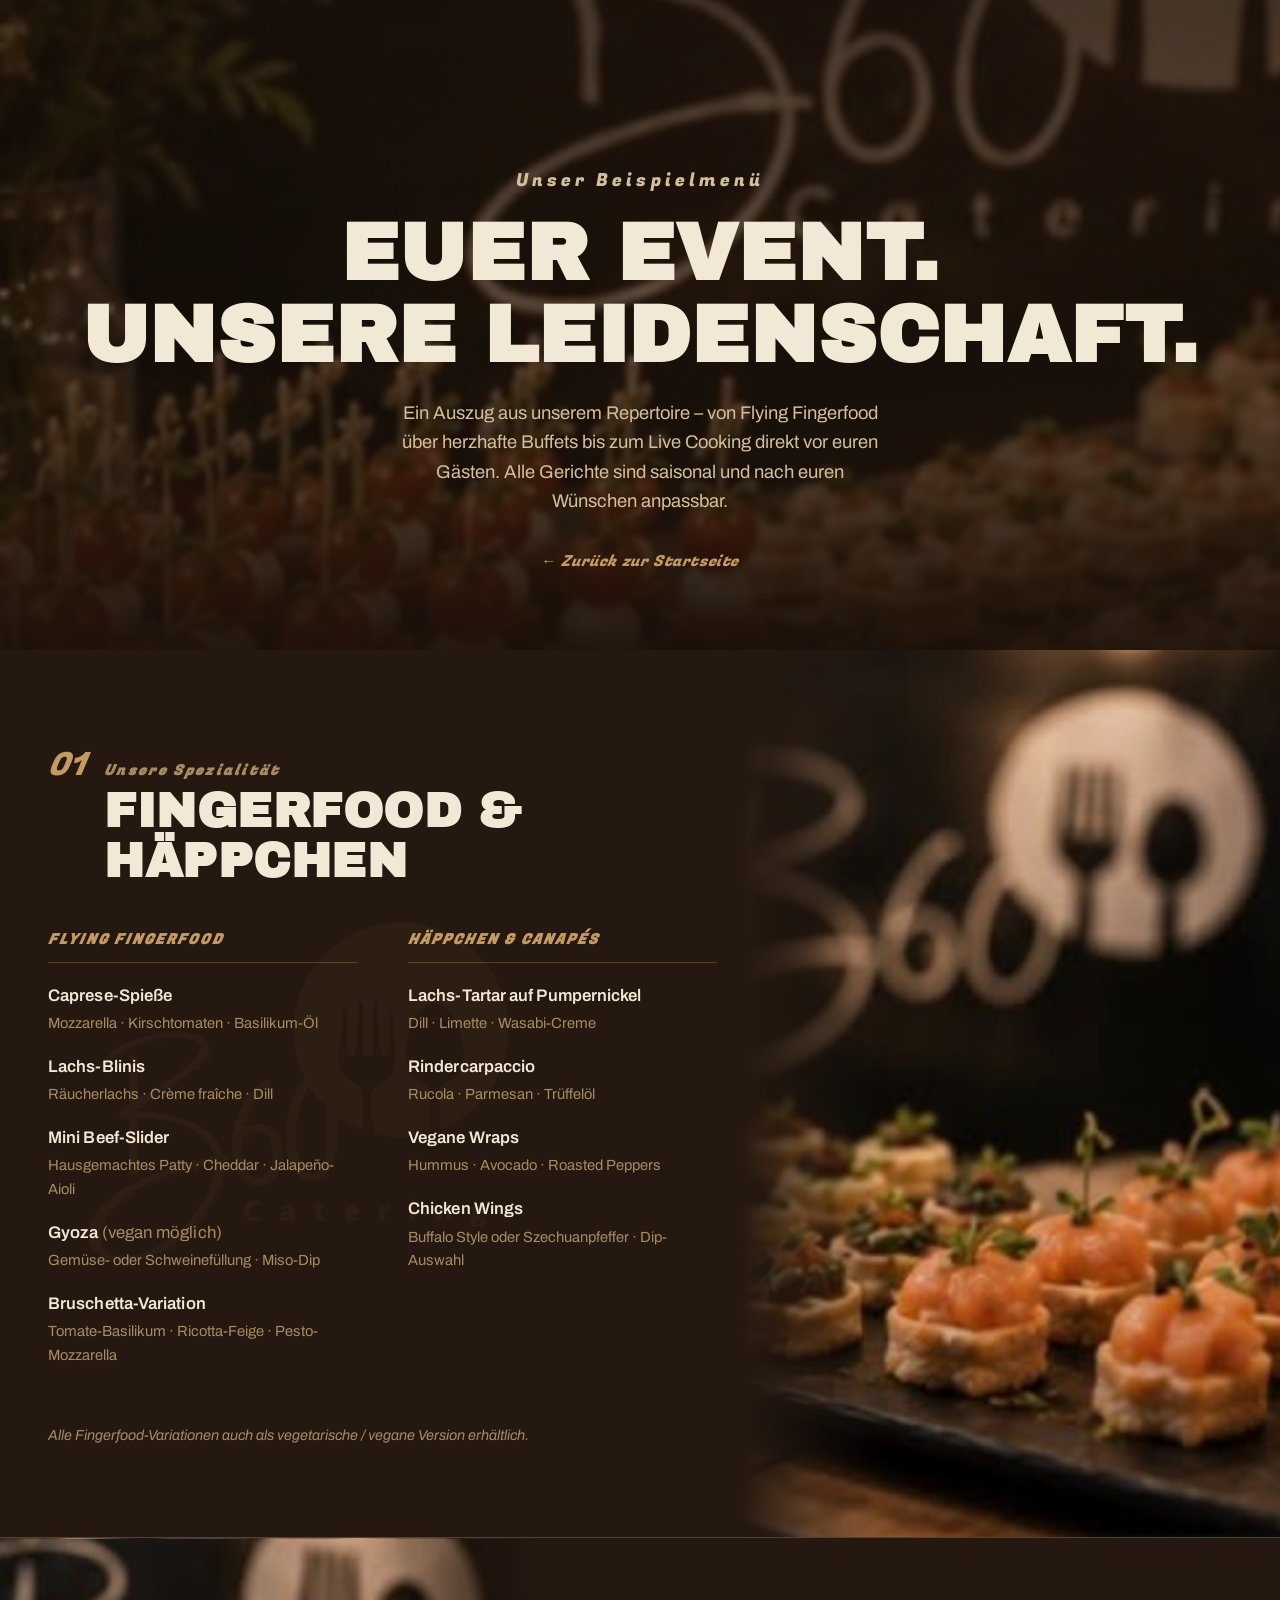
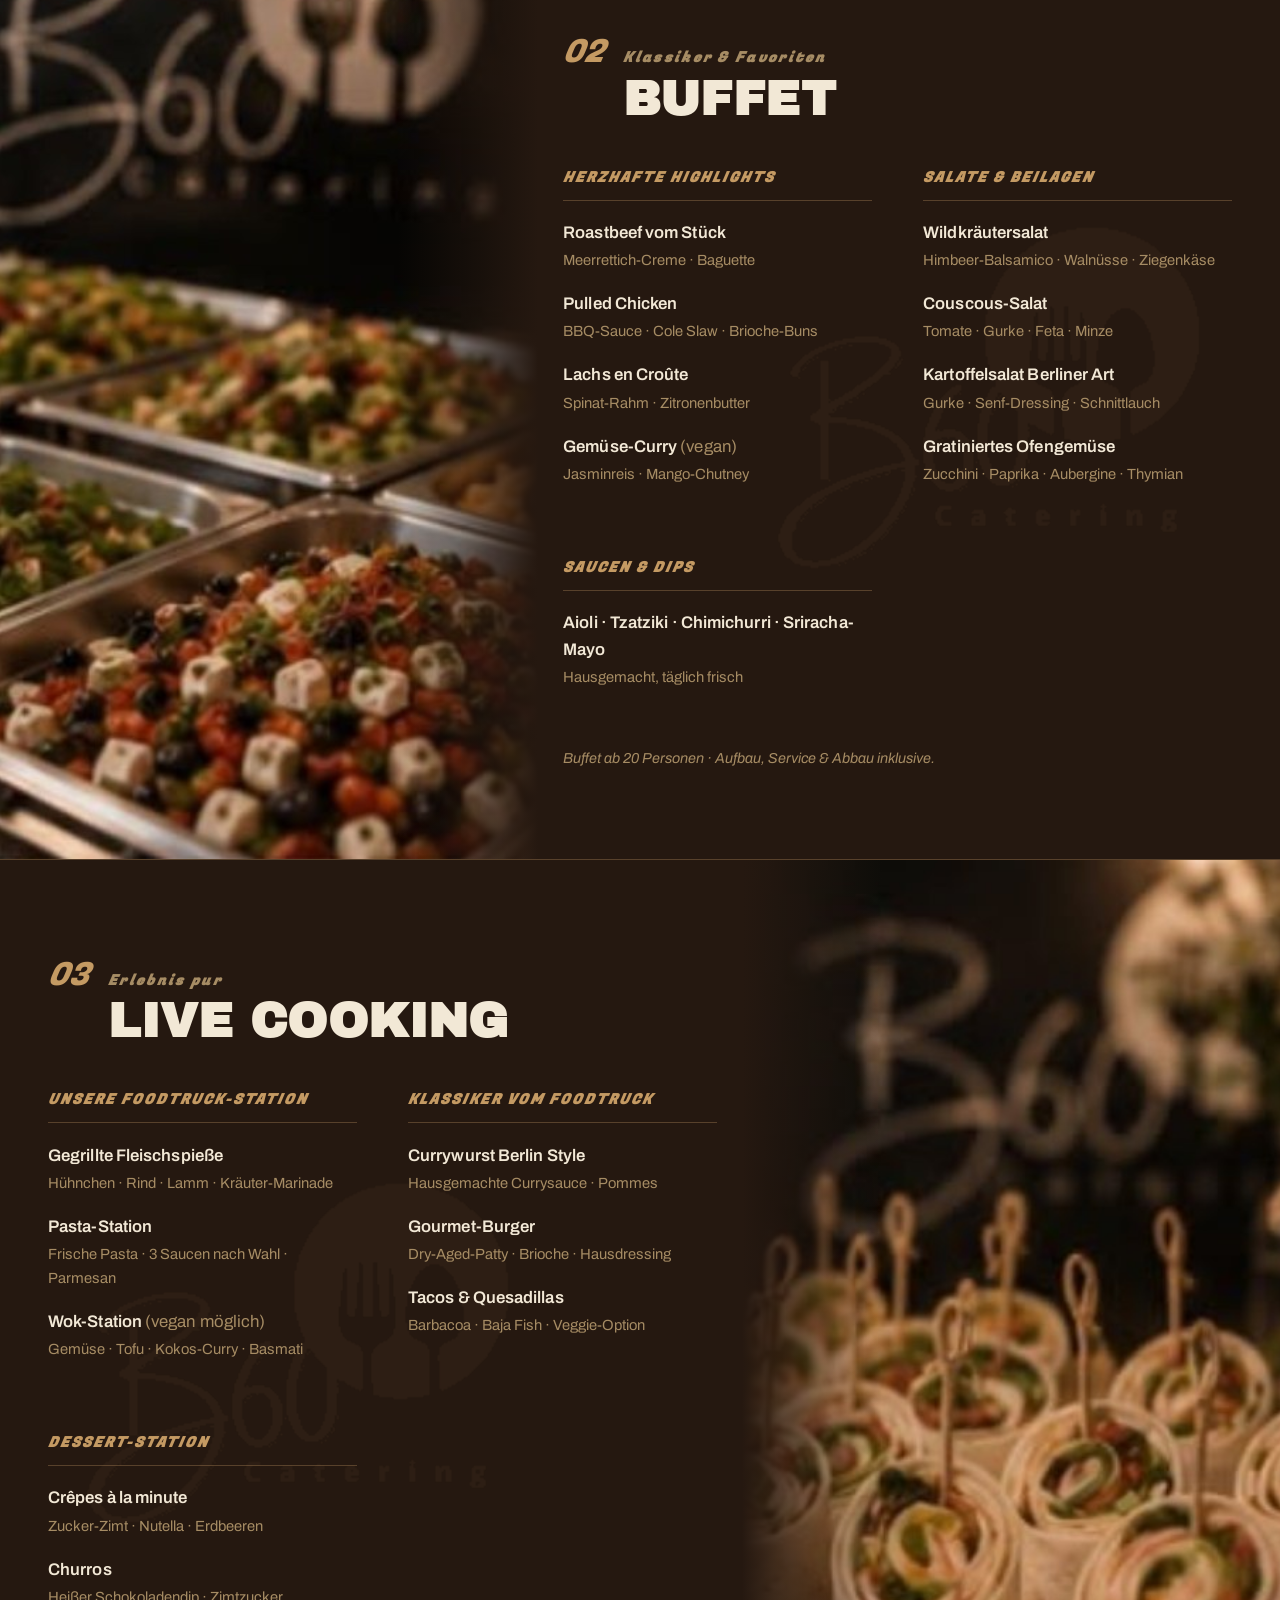
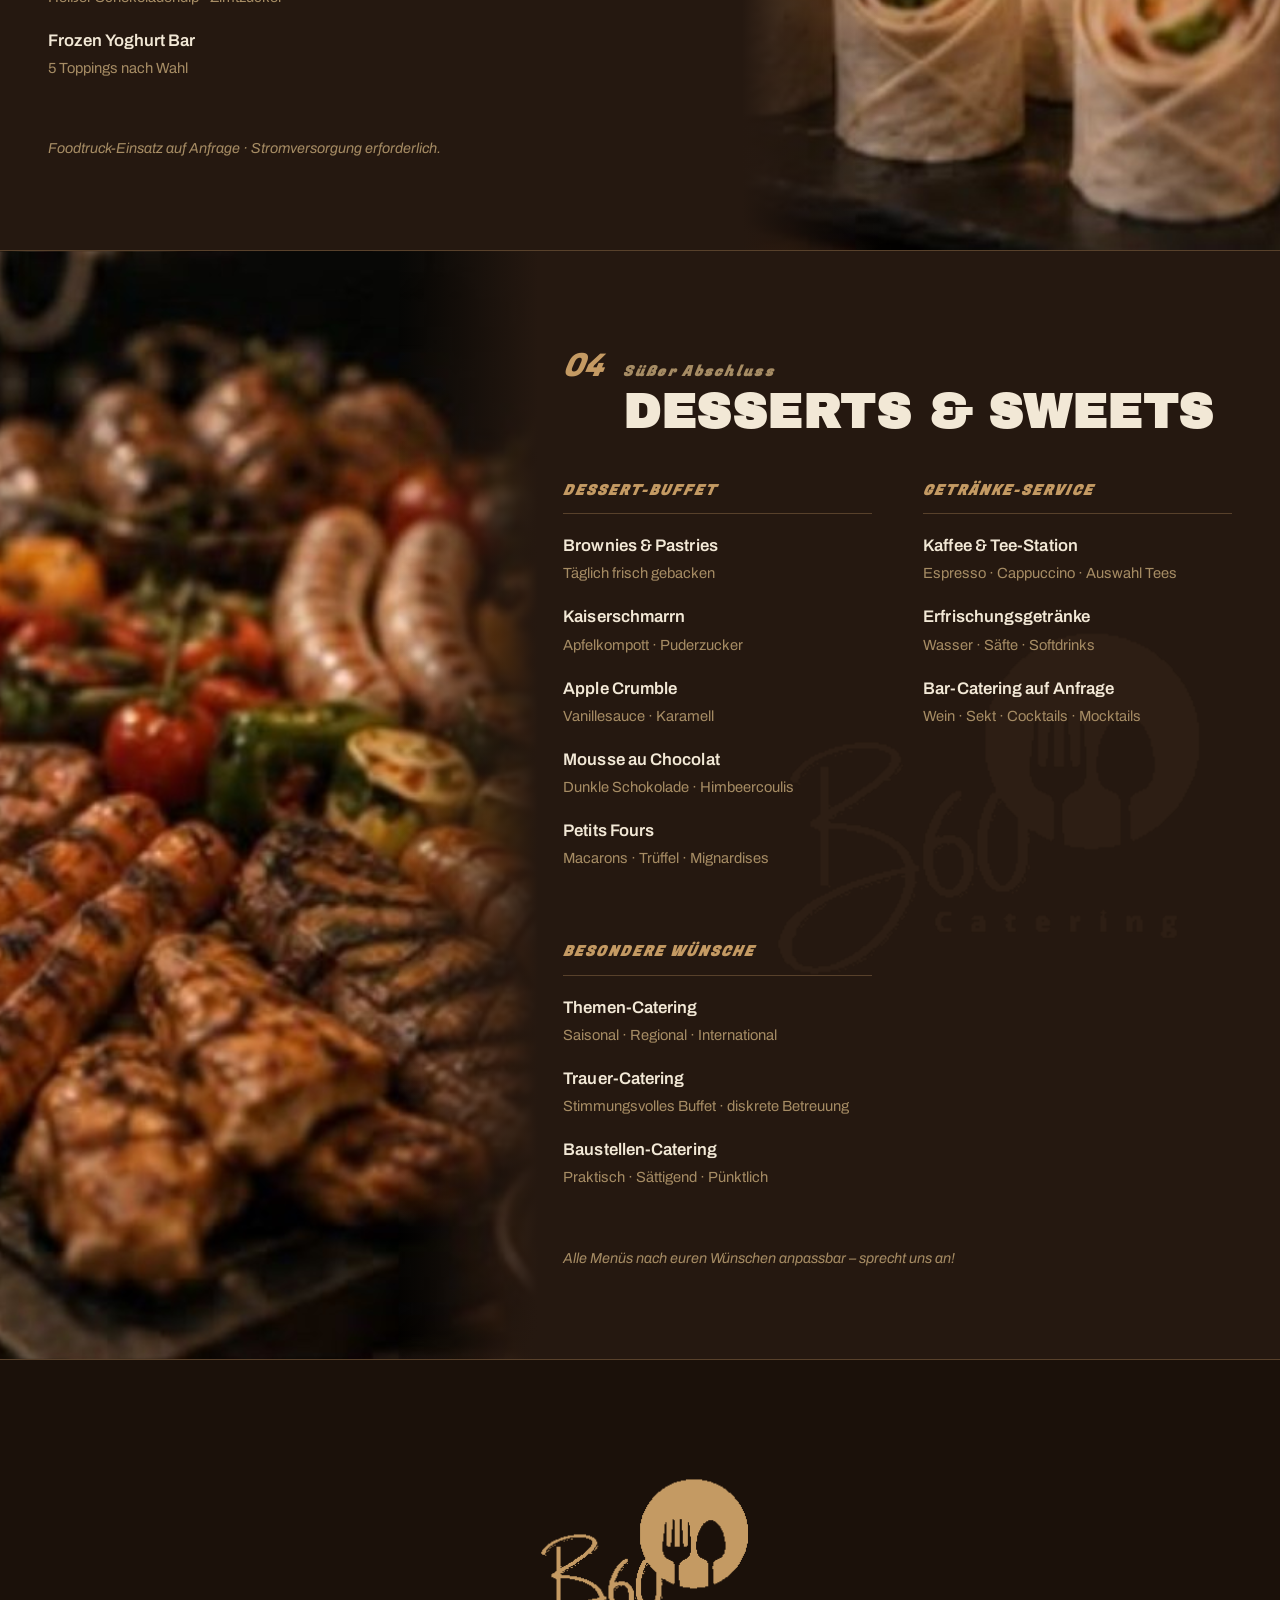
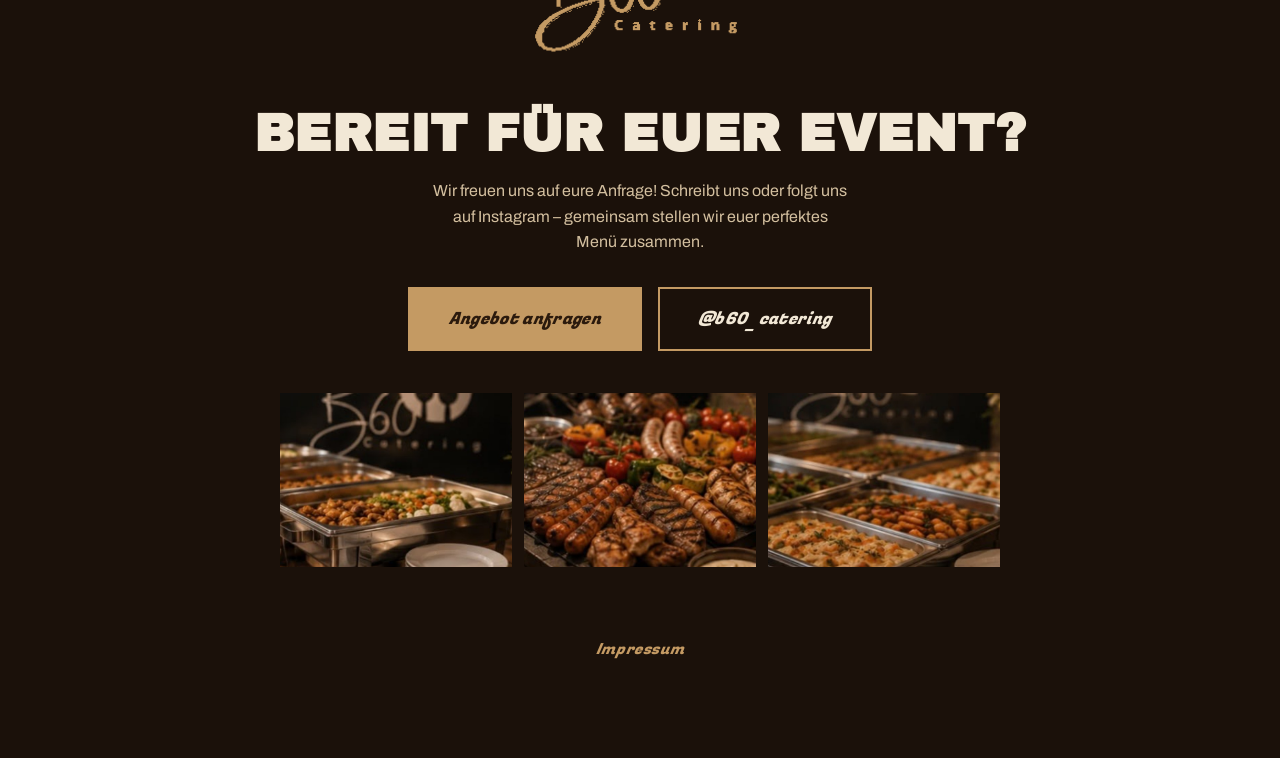
==== menue.html @ 1dc48489 "initial commit" ====
<!DOCTYPE html>
<html lang="de">
<head>
  <meta charset="UTF-8">
  <meta name="viewport" content="width=device-width, initial-scale=1.0">
  <title>B60 Catering | Beispielmenü – Fingerfood, Buffet, Live Cooking & Desserts</title>
  <meta name="description" content="Das Beispielmenü von B60 Catering: Flying Fingerfood, herzhaftes Buffet, Live Cooking vom Foodtruck und süße Desserts. Alle Gerichte saisonal anpassbar.">
  <link rel="preconnect" href="https://fonts.googleapis.com">
  <link rel="preconnect" href="https://fonts.gstatic.com" crossorigin>
  <link href="https://fonts.googleapis.com/css2?family=Archivo:wght@400;500;600&family=Archivo+Black&family=Great+Vibes&display=swap" rel="stylesheet">
  <link href="https://fonts.googleapis.com/css2?family=Fugaz+One&display=swap" rel="stylesheet">
  <link rel="stylesheet" href="styles.css">
  <style>
    /* ===== Beispielmenü – Seiten-spezifisches Styling ===== */
    .menu-page { background: var(--bg); }

    /* --- Hero der Menüseite --- */
    .menu-hero {
      position: relative;
      padding: clamp(6rem, 12vw, 9rem) 1.5rem clamp(3.5rem, 6vw, 5rem);
      text-align: center;
      overflow: hidden;
      background: var(--bg-deep);
    }
    .menu-hero::before {
      content: "";
      position: absolute;
      inset: 0;
      background:
        linear-gradient(180deg, rgba(27,17,10,0.72) 0%, rgba(27,17,10,0.55) 45%, rgba(27,17,10,0.94) 100%),
        url("images/food-slider/cropped/food-slide-01.jpg") center/cover no-repeat;
      opacity: 0.9;
    }
    .menu-hero > * { position: relative; z-index: 1; }
    .menu-hero .script-accent { margin-bottom: 1.1rem; }
    .menu-hero h1 {
      font-family: var(--font-display);
      text-transform: uppercase;
      font-size: clamp(2.6rem, 7vw, 5rem);
      line-height: 1.02;
      color: var(--text);
    }
    .menu-hero p {
      max-width: 44ch;
      margin: 1.4rem auto 0;
      color: var(--text-soft);
      font-size: clamp(1rem, 1.6vw, 1.15rem);
    }
    .menu-back {
      display: inline-flex;
      align-items: center;
      gap: 0.5rem;
      margin-top: 2rem;
      font-family: "Fugaz One", sans-serif;
      font-style: italic;
      letter-spacing: 0.04em;
      color: var(--gold);
      text-decoration: none;
      font-size: 0.95rem;
      transition: color 0.25s ease;
    }
    .menu-back:hover { color: var(--gold-bright); }

    /* --- Menü-Sektionen als Spreads mit angeschnittenem Foto --- */
    .menu-section {
      position: relative;
      overflow: hidden;
      border-bottom: 1px solid var(--line);
    }
    .menu-section:last-of-type { border-bottom: none; }

    .menu-section-inner {
      max-width: 1280px;
      margin: 0 auto;
      padding: clamp(3.5rem, 7vw, 6rem) clamp(1.5rem, 5vw, 3rem);
      position: relative;
      z-index: 2;
    }
    .menu-section--right .menu-section-inner { padding-right: max(3rem, 44%); }
    .menu-section--left  .menu-section-inner { padding-left: max(3rem, 44%); }

    /* Angeschnittenes Foto, blutet zum Bildschirmrand */
    .menu-photo {
      position: absolute;
      top: 0;
      bottom: 0;
      width: min(42vw, 680px);
      background-size: cover;
      background-position: center;
      z-index: 1;
    }
    .menu-section--right .menu-photo { right: 0; }
    .menu-section--left  .menu-photo { left: 0; }
    .menu-photo::before {
      content: "";
      position: absolute;
      inset: 0;
    }
    .menu-section--right .menu-photo::before {
      background: linear-gradient(90deg, var(--bg) 0%, rgba(37,24,16,0) 26%, rgba(37,24,16,0) 100%);
    }
    .menu-section--left .menu-photo::before {
      background: linear-gradient(270deg, var(--bg) 0%, rgba(37,24,16,0) 26%, rgba(37,24,16,0) 100%);
    }

    /* Dezentes Logo-Wasserzeichen hinter dem Text */
    .menu-section-inner::before {
      content: "";
      position: absolute;
      top: 50%;
      width: clamp(280px, 34vw, 460px);
      aspect-ratio: 1 / 1;
      transform: translateY(-50%);
      background: url("logo-b60-catering.png") center/contain no-repeat;
      opacity: 0.05;
      z-index: -1;
      pointer-events: none;
    }
    .menu-section--right .menu-section-inner::before { left: clamp(1rem, 6vw, 5rem); }
    .menu-section--left  .menu-section-inner::before { right: clamp(1rem, 6vw, 5rem); }

    .menu-section-head {
      display: flex;
      align-items: baseline;
      gap: 1.2rem;
      margin-bottom: 2.6rem;
    }
    .menu-section-num {
      font-family: "Fugaz One", sans-serif;
      font-style: italic;
      color: var(--gold);
      font-size: clamp(1.4rem, 3vw, 2rem);
      flex: none;
    }
    .menu-section-title {
      font-family: var(--font-display);
      text-transform: uppercase;
      color: var(--text);
      font-size: clamp(1.8rem, 4.4vw, 3rem);
      line-height: 1.05;
    }
    .menu-section-title small {
      display: block;
      font-family: "Fugaz One", sans-serif;
      font-style: italic;
      text-transform: none;
      color: var(--text-faint);
      font-size: 0.9rem;
      letter-spacing: 0.16em;
      margin-bottom: 0.5rem;
    }

    /* --- Kategorien-Grid --- */
    .menu-cats {
      display: grid;
      grid-template-columns: repeat(auto-fit, minmax(300px, 1fr));
      gap: clamp(2rem, 4vw, 3.2rem);
    }
    .menu-cat h4 {
      font-family: "Fugaz One", sans-serif;
      font-style: italic;
      letter-spacing: 0.14em;
      text-transform: uppercase;
      color: var(--gold);
      font-size: 0.9rem;
      padding-bottom: 0.7rem;
      margin-bottom: 1.2rem;
      border-bottom: 1px solid var(--line);
    }
    .menu-dish { margin-bottom: 1.15rem; }
    .menu-dish-name {
      font-family: var(--font-body);
      font-weight: 600;
      color: var(--text);
      font-size: 1.05rem;
      letter-spacing: 0.005em;
    }
    .menu-dish-desc {
      color: var(--text-faint);
      font-size: 0.92rem;
      margin-top: 0.15rem;
    }

    .menu-foot {
      margin-top: 2.4rem;
      color: var(--text-faint);
      font-style: italic;
      font-size: 0.9rem;
    }

    /* --- Abschluss / CTA --- */
    .menu-cta {
      background: var(--bg-deep);
      text-align: center;
      padding: clamp(4rem, 8vw, 6rem) 1.5rem;
    }
    .menu-cta img { width: clamp(150px, 20vw, 220px); margin: 0 auto 2rem; }
    .menu-cta h2 { color: var(--text); margin-bottom: 1rem; }
    .menu-cta p { color: var(--text-soft); max-width: 46ch; margin: 0 auto 2rem; }
    .menu-cta-actions {
      display: flex;
      gap: 1rem;
      justify-content: center;
      flex-wrap: wrap;
    }

    /* --- Mobil: Foto als Band über dem Text --- */
    @media (max-width: 900px) {
      .menu-section--right .menu-section-inner,
      .menu-section--left  .menu-section-inner {
        padding-left: clamp(1.5rem, 5vw, 3rem);
        padding-right: clamp(1.5rem, 5vw, 3rem);
        padding-top: 280px;
      }
      .menu-photo,
      .menu-section--right .menu-photo,
      .menu-section--left  .menu-photo {
        top: 0;
        left: 0;
        right: 0;
        bottom: auto;
        width: 100%;
        height: 240px;
      }
      .menu-section--right .menu-photo::before,
      .menu-section--left  .menu-photo::before {
        background: linear-gradient(180deg, rgba(37,24,16,0) 55%, var(--bg) 100%);
      }
    }

    /* --- Foto-Reihe im Abschluss --- */
    .menu-photos {
      display: grid;
      grid-template-columns: repeat(3, 1fr);
      gap: 12px;
      max-width: 720px;
      margin: 2.6rem auto 0;
    }
    .menu-photos img {
      width: 100%;
      aspect-ratio: 4 / 3;
      object-fit: cover;
    }
    @media (max-width: 560px) {
      .menu-photos { grid-template-columns: 1fr; max-width: 340px; }
    }

    /* --- Print --- */
    @media print {
      .header-tools, .main-nav, .menu-back, .menu-cta-actions { display: none !important; }
      body, .menu-page { background: #fff !important; }
      .menu-hero, .menu-cta { background: #1b110a !important; }
      .menu-section { page-break-inside: avoid; }
      * { -webkit-print-color-adjust: exact; print-color-adjust: exact; }
    }
  </style>
</head>
<body class="menu-page">

  <!-- ===== Hero ===== -->
  <section class="menu-hero">
    <p class="script-accent">Unser Beispielmenü</p>
    <h1>Euer Event.<br>Unsere Leidenschaft.</h1>
    <p>Ein Auszug aus unserem Repertoire – von Flying Fingerfood über herzhafte Buffets bis zum Live Cooking direkt vor euren Gästen. Alle Gerichte sind saisonal und nach euren Wünschen anpassbar.</p>
    <a class="menu-back" href="index.html">&#8592; Zurück zur Startseite</a>
  </section>

  <!-- ===== 01 Fingerfood ===== -->
  <section class="menu-section menu-section--right">
    <div class="menu-photo" style="background-image:url('images/food-slider/cropped/food-slide-02.jpg')" role="img" aria-label="Flying Fingerfood von B60 Catering"></div>
    <div class="menu-section-inner">
    <div class="menu-section-head">
      <span class="menu-section-num">01</span>
      <h2 class="menu-section-title"><small>Unsere Spezialität</small>Fingerfood &amp; Häppchen</h2>
    </div>
    <div class="menu-cats">
      <div class="menu-cat">
        <h4>Flying Fingerfood</h4>
        <div class="menu-dish"><div class="menu-dish-name">Caprese-Spieße</div><div class="menu-dish-desc">Mozzarella · Kirschtomaten · Basilikum-Öl</div></div>
        <div class="menu-dish"><div class="menu-dish-name">Lachs-Blinis</div><div class="menu-dish-desc">Räucherlachs · Crème fraîche · Dill</div></div>
        <div class="menu-dish"><div class="menu-dish-name">Mini Beef-Slider</div><div class="menu-dish-desc">Hausgemachtes Patty · Cheddar · Jalapeño-Aioli</div></div>
        <div class="menu-dish"><div class="menu-dish-name">Gyoza <span style="font-weight:400;color:var(--text-faint)">(vegan möglich)</span></div><div class="menu-dish-desc">Gemüse- oder Schweinefüllung · Miso-Dip</div></div>
        <div class="menu-dish"><div class="menu-dish-name">Bruschetta-Variation</div><div class="menu-dish-desc">Tomate-Basilikum · Ricotta-Feige · Pesto-Mozzarella</div></div>
      </div>
      <div class="menu-cat">
        <h4>Häppchen &amp; Canapés</h4>
        <div class="menu-dish"><div class="menu-dish-name">Lachs-Tartar auf Pumpernickel</div><div class="menu-dish-desc">Dill · Limette · Wasabi-Creme</div></div>
        <div class="menu-dish"><div class="menu-dish-name">Rindercarpaccio</div><div class="menu-dish-desc">Rucola · Parmesan · Trüffelöl</div></div>
        <div class="menu-dish"><div class="menu-dish-name">Vegane Wraps</div><div class="menu-dish-desc">Hummus · Avocado · Roasted Peppers</div></div>
        <div class="menu-dish"><div class="menu-dish-name">Chicken Wings</div><div class="menu-dish-desc">Buffalo Style oder Szechuanpfeffer · Dip-Auswahl</div></div>
      </div>
    </div>
      <p class="menu-foot">Alle Fingerfood-Variationen auch als vegetarische / vegane Version erhältlich.</p>
    </div>
  </section>

  <!-- ===== 02 Buffet ===== -->
  <section class="menu-section menu-section--left">
    <div class="menu-photo" style="background-image:url('images/food-slider/cropped/food-slide-04.jpg')" role="img" aria-label="Buffet von B60 Catering"></div>
    <div class="menu-section-inner">
    <div class="menu-section-head">
      <span class="menu-section-num">02</span>
      <h2 class="menu-section-title"><small>Klassiker &amp; Favoriten</small>Buffet</h2>
    </div>
    <div class="menu-cats">
      <div class="menu-cat">
        <h4>Herzhafte Highlights</h4>
        <div class="menu-dish"><div class="menu-dish-name">Roastbeef vom Stück</div><div class="menu-dish-desc">Meerrettich-Creme · Baguette</div></div>
        <div class="menu-dish"><div class="menu-dish-name">Pulled Chicken</div><div class="menu-dish-desc">BBQ-Sauce · Cole Slaw · Brioche-Buns</div></div>
        <div class="menu-dish"><div class="menu-dish-name">Lachs en Croûte</div><div class="menu-dish-desc">Spinat-Rahm · Zitronenbutter</div></div>
        <div class="menu-dish"><div class="menu-dish-name">Gemüse-Curry <span style="font-weight:400;color:var(--text-faint)">(vegan)</span></div><div class="menu-dish-desc">Jasminreis · Mango-Chutney</div></div>
      </div>
      <div class="menu-cat">
        <h4>Salate &amp; Beilagen</h4>
        <div class="menu-dish"><div class="menu-dish-name">Wildkräutersalat</div><div class="menu-dish-desc">Himbeer-Balsamico · Walnüsse · Ziegenkäse</div></div>
        <div class="menu-dish"><div class="menu-dish-name">Couscous-Salat</div><div class="menu-dish-desc">Tomate · Gurke · Feta · Minze</div></div>
        <div class="menu-dish"><div class="menu-dish-name">Kartoffelsalat Berliner Art</div><div class="menu-dish-desc">Gurke · Senf-Dressing · Schnittlauch</div></div>
        <div class="menu-dish"><div class="menu-dish-name">Gratiniertes Ofengemüse</div><div class="menu-dish-desc">Zucchini · Paprika · Aubergine · Thymian</div></div>
      </div>
      <div class="menu-cat">
        <h4>Saucen &amp; Dips</h4>
        <div class="menu-dish"><div class="menu-dish-name">Aioli · Tzatziki · Chimichurri · Sriracha-Mayo</div><div class="menu-dish-desc">Hausgemacht, täglich frisch</div></div>
      </div>
    </div>
      <p class="menu-foot">Buffet ab 20 Personen · Aufbau, Service &amp; Abbau inklusive.</p>
    </div>
  </section>

  <!-- ===== 03 Live Cooking ===== -->
  <section class="menu-section menu-section--right">
    <div class="menu-photo" style="background-image:url('images/food-slider/cropped/food-slide-06.jpg')" role="img" aria-label="Live Cooking von B60 Catering"></div>
    <div class="menu-section-inner">
    <div class="menu-section-head">
      <span class="menu-section-num">03</span>
      <h2 class="menu-section-title"><small>Erlebnis pur</small>Live Cooking</h2>
    </div>
    <div class="menu-cats">
      <div class="menu-cat">
        <h4>Unsere Foodtruck-Station</h4>
        <div class="menu-dish"><div class="menu-dish-name">Gegrillte Fleischspieße</div><div class="menu-dish-desc">Hühnchen · Rind · Lamm · Kräuter-Marinade</div></div>
        <div class="menu-dish"><div class="menu-dish-name">Pasta-Station</div><div class="menu-dish-desc">Frische Pasta · 3 Saucen nach Wahl · Parmesan</div></div>
        <div class="menu-dish"><div class="menu-dish-name">Wok-Station <span style="font-weight:400;color:var(--text-faint)">(vegan möglich)</span></div><div class="menu-dish-desc">Gemüse · Tofu · Kokos-Curry · Basmati</div></div>
      </div>
      <div class="menu-cat">
        <h4>Klassiker vom Foodtruck</h4>
        <div class="menu-dish"><div class="menu-dish-name">Currywurst Berlin Style</div><div class="menu-dish-desc">Hausgemachte Currysauce · Pommes</div></div>
        <div class="menu-dish"><div class="menu-dish-name">Gourmet-Burger</div><div class="menu-dish-desc">Dry-Aged-Patty · Brioche · Hausdressing</div></div>
        <div class="menu-dish"><div class="menu-dish-name">Tacos &amp; Quesadillas</div><div class="menu-dish-desc">Barbacoa · Baja Fish · Veggie-Option</div></div>
      </div>
      <div class="menu-cat">
        <h4>Dessert-Station</h4>
        <div class="menu-dish"><div class="menu-dish-name">Crêpes à la minute</div><div class="menu-dish-desc">Zucker-Zimt · Nutella · Erdbeeren</div></div>
        <div class="menu-dish"><div class="menu-dish-name">Churros</div><div class="menu-dish-desc">Heißer Schokoladendip · Zimtzucker</div></div>
        <div class="menu-dish"><div class="menu-dish-name">Frozen Yoghurt Bar</div><div class="menu-dish-desc">5 Toppings nach Wahl</div></div>
      </div>
    </div>
      <p class="menu-foot">Foodtruck-Einsatz auf Anfrage · Stromversorgung erforderlich.</p>
    </div>
  </section>

  <!-- ===== 04 Desserts ===== -->
  <section class="menu-section menu-section--left">
    <div class="menu-photo" style="background-image:url('images/food-slider/cropped/food-slide-05.jpg')" role="img" aria-label="Desserts von B60 Catering"></div>
    <div class="menu-section-inner">
    <div class="menu-section-head">
      <span class="menu-section-num">04</span>
      <h2 class="menu-section-title"><small>Süßer Abschluss</small>Desserts &amp; Sweets</h2>
    </div>
    <div class="menu-cats">
      <div class="menu-cat">
        <h4>Dessert-Buffet</h4>
        <div class="menu-dish"><div class="menu-dish-name">Brownies &amp; Pastries</div><div class="menu-dish-desc">Täglich frisch gebacken</div></div>
        <div class="menu-dish"><div class="menu-dish-name">Kaiserschmarrn</div><div class="menu-dish-desc">Apfelkompott · Puderzucker</div></div>
        <div class="menu-dish"><div class="menu-dish-name">Apple Crumble</div><div class="menu-dish-desc">Vanillesauce · Karamell</div></div>
        <div class="menu-dish"><div class="menu-dish-name">Mousse au Chocolat</div><div class="menu-dish-desc">Dunkle Schokolade · Himbeercoulis</div></div>
        <div class="menu-dish"><div class="menu-dish-name">Petits Fours</div><div class="menu-dish-desc">Macarons · Trüffel · Mignardises</div></div>
      </div>
      <div class="menu-cat">
        <h4>Getränke-Service</h4>
        <div class="menu-dish"><div class="menu-dish-name">Kaffee &amp; Tee-Station</div><div class="menu-dish-desc">Espresso · Cappuccino · Auswahl Tees</div></div>
        <div class="menu-dish"><div class="menu-dish-name">Erfrischungsgetränke</div><div class="menu-dish-desc">Wasser · Säfte · Softdrinks</div></div>
        <div class="menu-dish"><div class="menu-dish-name">Bar-Catering auf Anfrage</div><div class="menu-dish-desc">Wein · Sekt · Cocktails · Mocktails</div></div>
      </div>
      <div class="menu-cat">
        <h4>Besondere Wünsche</h4>
        <div class="menu-dish"><div class="menu-dish-name">Themen-Catering</div><div class="menu-dish-desc">Saisonal · Regional · International</div></div>
        <div class="menu-dish"><div class="menu-dish-name">Trauer-Catering</div><div class="menu-dish-desc">Stimmungsvolles Buffet · diskrete Betreuung</div></div>
        <div class="menu-dish"><div class="menu-dish-name">Baustellen-Catering</div><div class="menu-dish-desc">Praktisch · Sättigend · Pünktlich</div></div>
      </div>
    </div>
      <p class="menu-foot">Alle Menüs nach euren Wünschen anpassbar – sprecht uns an!</p>
    </div>
  </section>

  <!-- ===== CTA ===== -->
  <section class="menu-cta">
    <img src="logo-b60-catering.png" alt="B60 Catering" style="mix-blend-mode: normal;">
    <h2>Bereit für euer Event?</h2>
    <p>Wir freuen uns auf eure Anfrage! Schreibt uns oder folgt uns auf Instagram – gemeinsam stellen wir euer perfektes Menü zusammen.</p>
    <div class="menu-cta-actions">
      <a class="btn btn--solid" href="index.html#kontakt">Angebot anfragen</a>
      <a class="btn btn--ghost" href="https://instagram.com/b60_catering" target="_blank" rel="noopener">@b60_catering</a>
    </div>
    <div class="menu-photos">
      <img src="images/food-slider/cropped/food-slide-03.jpg" alt="B60 Catering Häppchen" loading="lazy">
      <img src="images/food-slider/cropped/food-slide-05.jpg" alt="B60 Catering Buffet" loading="lazy">
      <img src="images/food-slider/cropped/food-slide-07.jpg" alt="B60 Catering Speisen" loading="lazy">
    </div>
    <a class="menu-back" href="impressum.html" style="margin-top:2.4rem;">Impressum</a>
  </section>

</body>
</html>
---- styles.css ----
/* ============================================================
   B60 Catering – Designentwurf
   Dunkles Braun-Gold-Schema nach Kundenvorlage:
   tiefbrauner Hintergrund, Creme-Schrift, Gold-Akzente
   ============================================================ */

:root {
  --bg: #251810;            /* Seitenhintergrund */
  --bg-soft: #2e1e12;       /* alternierende Sektionen */
  --bg-card: #362718;       /* Karten & Formular */
  --bg-deep: #1b110a;       /* Kunden-Sektion & Footer */
  --text: #f2e8d6;          /* Fließtext & Headlines */
  --text-soft: #d3bf9f;     /* Sekundärtext */
  --text-faint: #a68c64;    /* Captions, Rotator-Wort */
  --gold: #c49a63;          /* Akzent: Buttons, Linien, Logo */
  --gold-bright: #d8b078;   /* Hover */
  --ink: #2b1a0d;           /* Schrift auf Gold */
  --line: rgba(196, 154, 99, 0.32);
  --font-display: "Archivo Black", "Archivo", sans-serif;
  --font-body: "Archivo", sans-serif;
  --font-script: "Great Vibes", cursive;
  --radius: 26px;
}

* { margin: 0; padding: 0; box-sizing: border-box; }

html { scroll-behavior: smooth; }

body {
  font-family: var(--font-body);
  background: var(--bg);
  color: var(--text);
  line-height: 1.6;
  overflow-x: hidden;
}

img { display: block; max-width: 100%; }

h1, h2, h3 {
  font-family: var(--font-display);
  text-transform: uppercase;
  line-height: 1.05;
  letter-spacing: 0.01em;
}

h2 { font-size: clamp(1.9rem, 4vw, 3.2rem); }

a { color: inherit; }

::selection { background: var(--gold); color: var(--ink); }

/* ---------- Subtitle-/Eyebrow-Akzent ---------- */
.script-accent {
  font-family: "Fugaz One", sans-serif;
  font-size: clamp(1.2rem, 2.4vw, 2rem);
  letter-spacing: 0.22em;
  color: var(--gold);
  margin-bottom: 0.9rem;
}

/* ---------- Buttons ---------- */
.btn {
  font-family: "Fugaz One", sans-serif;
  font-style: italic;
  display: inline-block;
  padding: 1.05rem 2.4rem;
  border-radius: 0;
  font-weight: 400;
  font-size: 1.05rem;
  letter-spacing: 0.02em;
  text-decoration: none;
  border: 2px solid var(--gold);
  transition: transform 0.25s ease, box-shadow 0.25s ease, background 0.25s ease, color 0.25s ease;
  cursor: pointer;
}

.btn--solid {
  background: var(--gold);
  color: var(--ink);
}

.btn--solid:hover {
  background: var(--gold-bright);
  border-color: var(--gold-bright);
  transform: translateY(-3px);
  box-shadow: 0 14px 30px rgba(0, 0, 0, 0.45);
}

.btn--ghost {
  background: transparent;
  color: var(--text);
}

.btn--ghost:hover {
  background: var(--gold);
  color: var(--ink);
  transform: translateY(-3px);
}

.text-link {
  display: inline-block;
  margin-top: 1.2rem;
  font-weight: 600;
  color: var(--gold);
  text-decoration: none;
  border-bottom: 2px solid var(--line);
  padding-bottom: 2px;
  transition: border-color 0.25s ease, color 0.25s ease;
}

.text-link::after { content: " →"; }

.text-link:hover { border-color: var(--gold); color: var(--gold-bright); }

/* ============================================================
   Header: zentriertes Logo wie Vorlage, scrollt mit der Seite weg
   ============================================================ */
.site-header {
  position: absolute;
  top: 0; left: 0; right: 0;
  z-index: 50;
  display: flex;
  justify-content: center;
  padding-top: 1.5rem;
  pointer-events: none;
}

.brand {
  display: flex;
  flex-direction: column;
  align-items: center;
  gap: 0.15rem;
  text-decoration: none;
  color: var(--gold);
  pointer-events: auto;
}

.brand-logo {
  width: clamp(120px, 13vw, 180px);
  height: auto;
  display: block;
  mix-blend-mode: multiply;
}

/* DE + Burger fest oben rechts – wie in der Vorlage */
.header-tools {
  position: fixed;
  top: 1.5rem;
  right: clamp(1.2rem, 3vw, 2.4rem);
  display: flex;
  align-items: center;
  gap: 1.1rem;
  z-index: 102;
}

.lang {
  font-weight: 700;
  font-style: italic;
  font-size: 1.02rem;
  letter-spacing: 0.04em;
  color: var(--text);
}

/* Vollbild-Overlay-Menü (alle Bildschirmgrößen) */
.main-nav {
  position: fixed;
  top: 0; left: 0;
  width: 100vw;
  height: 100vh;
  z-index: 100;
  background: var(--bg-deep);
  display: flex;
  flex-direction: column;
  align-items: center;
  justify-content: center;
  gap: 2.1rem;
  opacity: 0;
  visibility: hidden;
  transition: opacity 0.35s ease, visibility 0.35s ease;
}

.main-nav.is-open { opacity: 1; visibility: visible; }

.main-nav a {
  text-decoration: none;
  font-family: var(--font-display);
  text-transform: uppercase;
  font-size: clamp(1.5rem, 3.4vw, 2.4rem);
  letter-spacing: 0.03em;
  color: var(--text);
  transition: color 0.2s ease;
}

.main-nav a:hover { color: var(--gold); }

.nav-cta {
  border: 3px solid var(--gold);
  border-radius: 999px;
  padding: 0.6rem 2rem;
  transition: background 0.25s ease, color 0.25s ease;
}

.nav-cta:hover {
  background: var(--gold);
  color: var(--ink) !important;
}

.nav-toggle {
  display: flex;
  flex-direction: column;
  gap: 5px;
  background: none;
  border: none;
  cursor: pointer;
  padding: 6px;
}

.nav-toggle span {
  width: 26px; height: 3px;
  background: var(--text);
  border-radius: 2px;
  transition: transform 0.3s ease, opacity 0.3s ease;
}

.nav-toggle.is-open span:nth-child(1) { transform: translateY(8px) rotate(45deg); }
.nav-toggle.is-open span:nth-child(2) { opacity: 0; }
.nav-toggle.is-open span:nth-child(3) { transform: translateY(-8px) rotate(-45deg); }

/* ============================================================
   Hero
   ============================================================ */
.hero {
  position: relative;
  min-height: 100vh;
  display: flex;
  flex-direction: column;
  justify-content: center;
  padding: clamp(13rem, 26vh, 16rem) clamp(1.2rem, 5vw, 4rem) 5rem;
  overflow: hidden;
}

.hero-blob {
  position: absolute;
  border-radius: 50%;
  filter: blur(70px);
  opacity: 0.7;
  z-index: 0;
  animation: blobFloat 14s ease-in-out infinite alternate;
}

.hero-blob--1 {
  width: 520px; height: 520px;
  background: #3a2815;
  top: -140px; right: -120px;
}

.hero-blob--2 {
  width: 420px; height: 420px;
  background: #31200f;
  bottom: -160px; left: -140px;
  animation-delay: -7s;
}

@keyframes blobFloat {
  from { transform: translate(0, 0) scale(1); }
  to   { transform: translate(-40px, 40px) scale(1.12); }
}

.hero-inner {
  position: relative;
  z-index: 1;
  display: flex;
  flex-direction: column;
  align-items: center;
  text-align: center;
  max-width: 1100px;
  margin: 0 auto;
  width: 100%;
}

/* --- Wort-Rotator (zentriert über dem Claim, wie Vorlage) --- */
.hero-rotator {
  position: relative;
  height: clamp(2.6rem, 5.6vw, 4.6rem);
  width: 100%;
  margin-bottom: 0.4rem;
  perspective: 500px;
  overflow: hidden; /* wechselnde Wörter nicht in den Claim ragen lassen */
  animation: fadeUp 0.9s ease both;
}

.hero-word {
  position: absolute;
  left: 0; right: 0; top: 0;
  text-align: center;
  font-family: var(--font-display);
  text-transform: uppercase;
  font-size: clamp(2rem, 4.6vw, 3.8rem);
  color: var(--text-faint);
  opacity: 0;
  transform: translateY(60%) rotateX(-60deg);
  transition: opacity 0.5s ease, transform 0.5s ease;
  white-space: nowrap;
}

.hero-word.is-active {
  opacity: 1;
  transform: translateY(0) rotateX(0);
}

.hero-word.is-leaving {
  opacity: 0;
  transform: translateY(-60%) rotateX(60deg);
}

.hero-claim {
  font-size: clamp(3.1rem, 8.6vw, 7.2rem);
  animation: fadeUp 0.9s 0.15s ease both;
}

.hero-sub {
  max-width: 52ch;
  margin-top: 1.6rem;
  font-size: 1.08rem;
  color: var(--text-soft);
  animation: fadeUp 0.9s 0.3s ease both;
}

.hero-actions {
  display: flex;
  flex-wrap: wrap;
  justify-content: center;
  gap: 1rem;
  margin-top: 2.2rem;
  animation: fadeUp 0.9s 0.45s ease both;
}

@keyframes drawLine {
  to { stroke-dashoffset: 0; }
}

/* --- Scroll-Hinweis --- */
.scroll-hint {
  position: absolute;
  left: 50%;
  bottom: 1.6rem;
  transform: translateX(-50%);
  width: 28px; height: 46px;
  border: 2px solid var(--text-faint);
  border-radius: 999px;
  display: flex;
  justify-content: center;
  padding-top: 8px;
  z-index: 2;
}

.scroll-hint span {
  width: 4px; height: 10px;
  background: var(--text-faint);
  border-radius: 2px;
  animation: scrollDot 1.6s ease-in-out infinite;
}

@keyframes scrollDot {
  0%   { transform: translateY(0); opacity: 1; }
  70%  { transform: translateY(14px); opacity: 0; }
  100% { transform: translateY(0); opacity: 0; }
}

@keyframes fadeUp {
  from { opacity: 0; transform: translateY(28px); }
  to   { opacity: 1; transform: translateY(0); }
}

/* ============================================================
   Marquee
   ============================================================ */
.marquee {
  background: var(--gold);
  color: var(--ink);
  overflow: hidden;
  padding: 0.9rem 0;
}

.marquee-track {
  display: flex;
  align-items: center;
  gap: 2.2rem;
  width: max-content;
  animation: marquee 30s linear infinite;
}

.marquee span {
  font-family: var(--font-display);
  text-transform: uppercase;
  font-size: 1.05rem;
  letter-spacing: 0.06em;
  white-space: nowrap;
}

.marquee i {
  font-style: normal;
  color: rgba(43, 26, 13, 0.55);
}

@keyframes marquee {
  from { transform: translateX(0); }
  to   { transform: translateX(-50%); }
}

.section-head {
  text-align: center;
  margin-bottom: clamp(2.5rem, 6vw, 4.5rem);
}

/* Goldene Trennlinie unter Sektionsüberschriften – wie Vorlage */
.section-head h2::after {
  content: "";
  display: block;
  width: 72px;
  height: 2px;
  background: var(--gold);
  margin: 1.1rem auto 0;
}

/* ============================================================
   Leistungen: full-bleed Content-Slides (Foto + zentrierter Text)
   ============================================================ */
.slide {
  position: relative;
  min-height: 90vh;
  display: flex;
  align-items: center;
  justify-content: center;
  text-align: center;
  overflow: hidden;
}

.slide-bg {
  position: absolute;
  inset: 0;
  width: 100%;
  height: 100%;
  object-fit: cover;
  /* leicht dunkel + warm graden, damit der Text sitzt und die Palette passt */
  filter: brightness(0.5) saturate(0.92) sepia(0.18);
  transition: transform 8s ease;
}

.slide:hover .slide-bg { transform: scale(1.06); }

.slide-overlay {
  position: absolute;
  inset: 0;
  background:
    radial-gradient(ellipse at center, rgba(27, 17, 10, 0.10) 0%, rgba(27, 17, 10, 0.52) 100%),
    linear-gradient(180deg, rgba(27, 17, 10, 0.55) 0%, rgba(27, 17, 10, 0) 22%, rgba(27, 17, 10, 0) 78%, rgba(27, 17, 10, 0.55) 100%);
}

.slide-content {
  position: relative;
  z-index: 1;
  padding: 3rem 1.5rem;
}

.slide-index {
  font-family: var(--font-display);
  text-transform: uppercase;
  font-size: 0.9rem;
  letter-spacing: 0.28em;
  color: var(--gold);
}

.slide-content h3 {
  font-size: clamp(2.2rem, 5.4vw, 4.4rem);
  margin: 0.8rem 0 1.2rem;
}

.slide-desc {
  font-family: "Fugaz One", sans-serif;
  font-style: italic;
  font-size: clamp(1rem, 1.5vw, 1.18rem);
  color: var(--text);
  max-width: 46ch;
  margin: 0 auto;
}

.slide-tagline {
  font-family: "Fugaz One", sans-serif;
  font-size: clamp(1.2rem, 2.4vw, 2rem);
  color: var(--gold-bright);
  margin: 1.6rem 0 2rem;
}

/* ============================================================
   Event-Typen
   ============================================================ */
.events {
  background: var(--bg-soft);
  padding: clamp(4rem, 8vw, 6.5rem) clamp(1.2rem, 5vw, 4rem);
}

.event-grid {
  display: grid;
  grid-template-columns: repeat(4, 1fr);
  gap: 1.1rem;
  max-width: 1180px;
  margin: 0 auto;
}

.event-card {
  background: var(--bg-card);
  border: 1px solid var(--line);
  border-radius: var(--radius);
  padding: 2.1rem 1.4rem;
  text-align: center;
  font-family: var(--font-display);
  text-transform: uppercase;
  font-size: 1.02rem;
  letter-spacing: 0.04em;
  transition: transform 0.3s ease, box-shadow 0.3s ease;
}

.event-card:hover {
  transform: translateY(-6px);
  box-shadow: 0 16px 34px rgba(0, 0, 0, 0.45);
}

.event-card--cta {
  background: var(--gold);
  border-color: var(--gold);
}

.event-card--cta a {
  color: var(--ink);
  text-decoration: none;
}

/* ============================================================
   Berlin / Sony Center – Vollbild-Banner wie Vorlage:
   Foto als Hintergrund, dunkler Verlauf von links, Text darüber
   ============================================================ */
.berlin {
  position: relative;
  min-height: 78vh;
  display: flex;
  align-items: center;
  overflow: hidden;
  padding: clamp(4rem, 9vw, 7rem) clamp(1.2rem, 5vw, 4rem);
}

.berlin-bg {
  position: absolute;
  inset: 0;
  width: 100%;
  height: 100%;
  object-fit: cover;
  object-position: center 35%;
  /* leicht warm graden, damit das Foto zur Braun-Gold-Palette passt */
  filter: sepia(0.25) saturate(0.85) brightness(0.9);
}

.berlin-overlay {
  position: absolute;
  inset: 0;
  background:
    linear-gradient(90deg,
      rgba(27, 17, 10, 0.82) 0%,
      rgba(27, 17, 10, 0.62) 32%,
      rgba(27, 17, 10, 0.15) 62%,
      rgba(27, 17, 10, 0.28) 100%),
    linear-gradient(180deg,
      rgba(37, 24, 16, 0.90) 0%,
      rgba(37, 24, 16, 0.40) 16%,
      rgba(37, 24, 16, 0) 40%,
      rgba(27, 17, 10, 0) 65%,
      rgba(27, 17, 10, 0.45) 100%);
}

/* Bildnachweis (CC-Lizenz) dezent im Banner */
.berlin-credit {
  position: absolute;
  right: 1.1rem;
  bottom: 0.8rem;
  z-index: 1;
  max-width: 86vw;
  text-align: right;
  font-size: 0.68rem;
  letter-spacing: 0.05em;
  color: rgba(242, 232, 214, 0.55);
}

.berlin-content {
  position: relative;
  z-index: 1;
  max-width: 1280px;
  margin: 0 auto;
  width: 100%;
}

.berlin-content h2 {
  font-size: clamp(2.2rem, 4.6vw, 3.8rem);
  margin-bottom: 1.4rem;
}

.berlin-content .gold { color: var(--gold); }

.berlin-lead {
  font-family: "Fugaz One", sans-serif;
  color: var(--text-soft);
  max-width: 46ch;
}

.berlin-lead + .berlin-lead { margin-top: 0.5rem; }

.berlin-content .btn { margin-top: 2rem; }

/* ============================================================
   Kunden: große Headline + Logowall wie Vorlage
   ============================================================ */
.clients {
  background: var(--bg-deep);
  padding: clamp(4rem, 9vw, 7.5rem) clamp(1.2rem, 5vw, 4rem);
  text-align: center;
}

.clients-head { margin-bottom: clamp(2.5rem, 6vw, 4.5rem); }

.clients-headline {
  font-size: clamp(2.6rem, 7vw, 5.5rem);
}

.clients-sub {
  font-family: var(--font-display);
  text-transform: uppercase;
  font-size: clamp(0.95rem, 1.8vw, 1.3rem);
  letter-spacing: 0.08em;
  color: var(--gold);
  margin-top: 1.1rem;
}

.client-wall {
  display: grid;
  grid-template-columns: repeat(4, 1fr);
  gap: clamp(2.5rem, 5vw, 4.5rem) clamp(1.5rem, 3vw, 3rem);
  align-items: center;
  justify-items: center;
  max-width: 1120px;
  margin: 0 auto;
}

.client {
  display: flex;
  align-items: center;
  justify-content: center;
  width: 100%;
}

.client img {
  max-width: min(92%, 270px);
  max-height: clamp(70px, 9vw, 116px);
  width: auto;
  object-fit: contain;
  opacity: 0.85;
  transition: opacity 0.3s ease, transform 0.3s ease;
}

.client:hover img { opacity: 1; transform: translateY(-3px); }

/* ============================================================
   Kontakt: Formular über Foto wie Vorlage
   ============================================================ */
.contact {
  position: relative;
  padding: clamp(4rem, 9vw, 7rem) clamp(1.2rem, 5vw, 4rem);
  overflow: hidden;
}

.contact-bg {
  position: absolute;
  inset: 0;
  width: 100%;
  height: 100%;
  object-fit: cover;
  filter: brightness(0.4) saturate(0.9) sepia(0.2);
}

.contact-overlay {
  position: absolute;
  inset: 0;
  background:
    linear-gradient(180deg, rgba(27, 17, 10, 0.68) 0%, rgba(27, 17, 10, 0.38) 40%, rgba(27, 17, 10, 0.65) 100%);
}

.contact-inner {
  position: relative;
  z-index: 1;
  max-width: 960px;
  margin: 0 auto;
}

.contact-head {
  text-align: center;
  margin-bottom: clamp(2rem, 4vw, 3rem);
}

.contact-head h2 {
  font-size: clamp(2rem, 5vw, 3.6rem);
  margin-top: 0.3rem;
}

.contact-form {
  display: flex;
  flex-direction: column;
  gap: 1.1rem;
}

.form-row {
  display: grid;
  grid-template-columns: 1fr 1fr;
  gap: 1.1rem;
}

.contact-form label {
  display: block;
}

.contact-form label > span {
  position: absolute;
  width: 1px; height: 1px;
  overflow: hidden;
  clip: rect(0, 0, 0, 0);
  white-space: nowrap;
}

.contact-form input,
.contact-form textarea {
  font-family: "Fugaz One", sans-serif;
  font-style: italic;
  font-size: clamp(1rem, 1.6vw, 1.2rem);
  color: var(--text);
  width: 100%;
  background: rgba(242, 232, 214, 0.1);
  border: 1.5px solid rgba(242, 232, 214, 0.22);
  border-radius: 10px;
  padding: 1.15rem 1.4rem;
  backdrop-filter: blur(6px);
  transition: border-color 0.25s ease, box-shadow 0.25s ease, background 0.25s ease;
}

.contact-form input:focus,
.contact-form textarea:focus {
  outline: none;
  border-color: var(--gold);
  background: rgba(242, 232, 214, 0.16);
  box-shadow: 0 0 0 3px rgba(196, 154, 99, 0.22);
}

.contact-form ::placeholder {
  font-family: "Fugaz One", sans-serif;
  font-style: italic;
  color: rgba(242, 232, 214, 0.55);
}

.contact-form input[type="date"],
.contact-form input[type="time"] {
  color-scheme: dark; /* Kalender-/Uhr-Icon hell darstellen */
}

.form-foot {
  display: flex;
  align-items: center;
  gap: 1.6rem;
  flex-wrap: wrap;
  margin-top: 0.6rem;
}

.insta-link {
  display: inline-flex;
  align-items: center;
  gap: 0.6rem;
  font-weight: 600;
  color: var(--gold);
  text-decoration: none;
  border-bottom: 2px solid var(--line);
  padding-bottom: 3px;
  transition: border-color 0.25s ease, color 0.25s ease;
}

.insta-link:hover { border-color: var(--gold); color: var(--gold-bright); }

.insta-link svg { width: 22px; height: 22px; }

.form-success {
  display: none;
  color: var(--gold-bright);
  font-weight: 600;
}

.form-success.is-visible { display: block; }

/* ============================================================
   Footer
   ============================================================ */
.site-footer {
  background: var(--bg-deep);
  padding: clamp(3rem, 6vw, 5rem) clamp(1.2rem, 5vw, 4rem) 1.6rem;
}

.footer-grid {
  max-width: 1180px;
  margin: 0 auto;
  display: grid;
  grid-template-columns: 1.3fr 1fr 1fr 1fr;
  gap: 2.5rem;
}

/* Logo-JPG hat weißen Hintergrund – als „Visitenkarte" gerahmt */
.footer-brand img {
  height: 92px;
  border-radius: 16px;
  box-shadow: 0 10px 26px rgba(0, 0, 0, 0.4);
}

.footer-brand p {
  margin-top: 1rem;
  color: var(--text-soft);
  font-size: 0.95rem;
}

.footer-col h4 {
  font-family: var(--font-display);
  text-transform: uppercase;
  font-size: 0.92rem;
  letter-spacing: 0.1em;
  color: var(--gold);
  margin-bottom: 0.9rem;
}

.footer-legal-head { margin-top: 1.6rem; }

.footer-col a {
  display: block;
  text-decoration: none;
  color: var(--text-soft);
  font-size: 0.95rem;
  padding: 0.22rem 0;
  transition: color 0.2s ease, transform 0.2s ease;
}

.footer-col a:hover {
  color: var(--gold);
  transform: translateX(4px);
}

.footer-bottom {
  max-width: 1180px;
  margin: 2.8rem auto 0;
  padding-top: 1.4rem;
  border-top: 1px solid var(--line);
  display: flex;
  justify-content: space-between;
  font-size: 0.88rem;
  color: var(--text-faint);
}

.footer-bottom a { color: inherit; text-decoration: none; }

/* ============================================================
   Reveal-Animation
   ============================================================ */
.reveal {
  opacity: 0;
  transform: translateY(36px);
  transition: opacity 0.8s ease, transform 0.8s ease;
}

.reveal.is-visible {
  opacity: 1;
  transform: translateY(0);
}

@media (prefers-reduced-motion: reduce) {
  *, *::before, *::after {
    animation-duration: 0.01ms !important;
    animation-iteration-count: 1 !important;
    transition-duration: 0.01ms !important;
  }
  .reveal { opacity: 1; transform: none; }
}

/* ============================================================
   Food Carousel (3 per view)
   ============================================================ */
.food-carousel {
  position: relative;
  width: min(960px, 92vw);
  margin: 2rem auto 2.4rem;
  overflow: hidden;
}

.food-carousel-track {
  display: flex;
  gap: 12px;
  transition: transform 0.5s cubic-bezier(0.4, 0, 0.2, 1);
}

.food-carousel-track img {
  flex: 0 0 calc(33.333% - 8px);
  width: calc(33.333% - 8px);
  aspect-ratio: 1 / 1;
  object-fit: cover;
  display: block;
}

.food-carousel-prev,
.food-carousel-next {
  position: absolute;
  top: 50%;
  transform: translateY(-50%);
  background: rgba(37, 24, 16, 0.72);
  color: var(--text);
  border: 1.5px solid rgba(196, 154, 99, 0.5);
  font-size: 1.3rem;
  width: 44px;
  height: 44px;
  display: flex;
  align-items: center;
  justify-content: center;
  cursor: pointer;
  transition: background 0.2s ease, border-color 0.2s ease;
  z-index: 2;
  border-radius: 0;
}

.food-carousel-prev { left: 0; }
.food-carousel-next { right: 0; }

.food-carousel-prev:hover,
.food-carousel-next:hover {
  background: var(--gold);
  color: var(--ink);
  border-color: var(--gold);
}

.food-carousel-dots {
  display: flex;
  justify-content: center;
  gap: 8px;
  margin-top: 0.9rem;
}

.food-dot {
  width: 8px;
  height: 8px;
  border-radius: 50%;
  background: rgba(196, 154, 99, 0.35);
  transition: background 0.3s ease, transform 0.3s ease;
  cursor: pointer;
}

.food-dot.is-active {
  background: var(--gold);
  transform: scale(1.3);
}

/* ============================================================
   Responsive
   ============================================================ */
@media (max-width: 980px) {
  .event-grid { grid-template-columns: repeat(2, 1fr); }
  .client-wall { grid-template-columns: repeat(3, 1fr); }
  .berlin { min-height: 64vh; }
  .slide { min-height: 80vh; }
  .footer-grid { grid-template-columns: 1fr 1fr; }
  .food-carousel-track img { flex: 0 0 calc(50% - 6px); width: calc(50% - 6px); }
}

@media (max-width: 560px) {
  .event-grid { grid-template-columns: 1fr; }
  .client-wall { grid-template-columns: repeat(2, 1fr); }
  .form-row { grid-template-columns: 1fr; }
  .footer-grid { grid-template-columns: 1fr; }
  .footer-bottom { flex-direction: column; gap: 0.5rem; }
  .food-carousel-track img { flex: 0 0 100%; width: 100%; }
  .food-carousel-prev, .food-carousel-next { width: 38px; height: 38px; font-size: 1.1rem; }
}
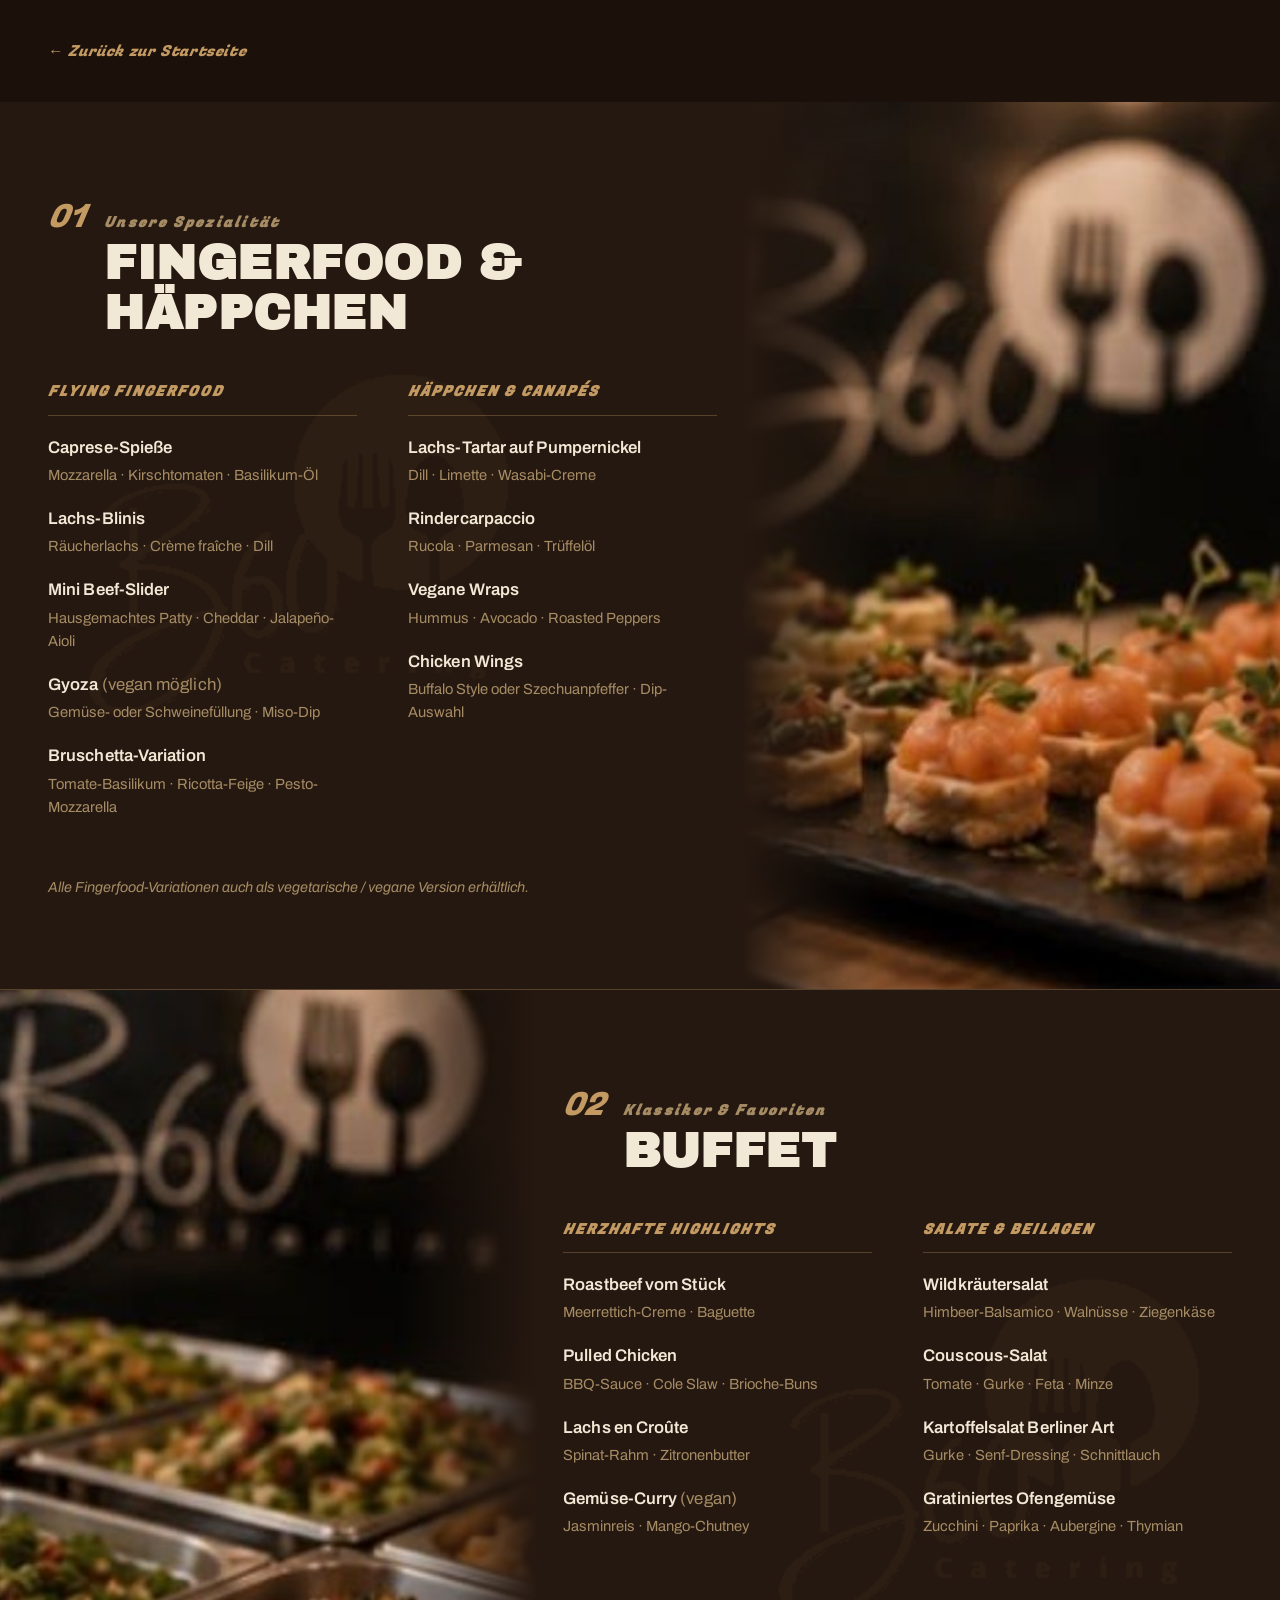
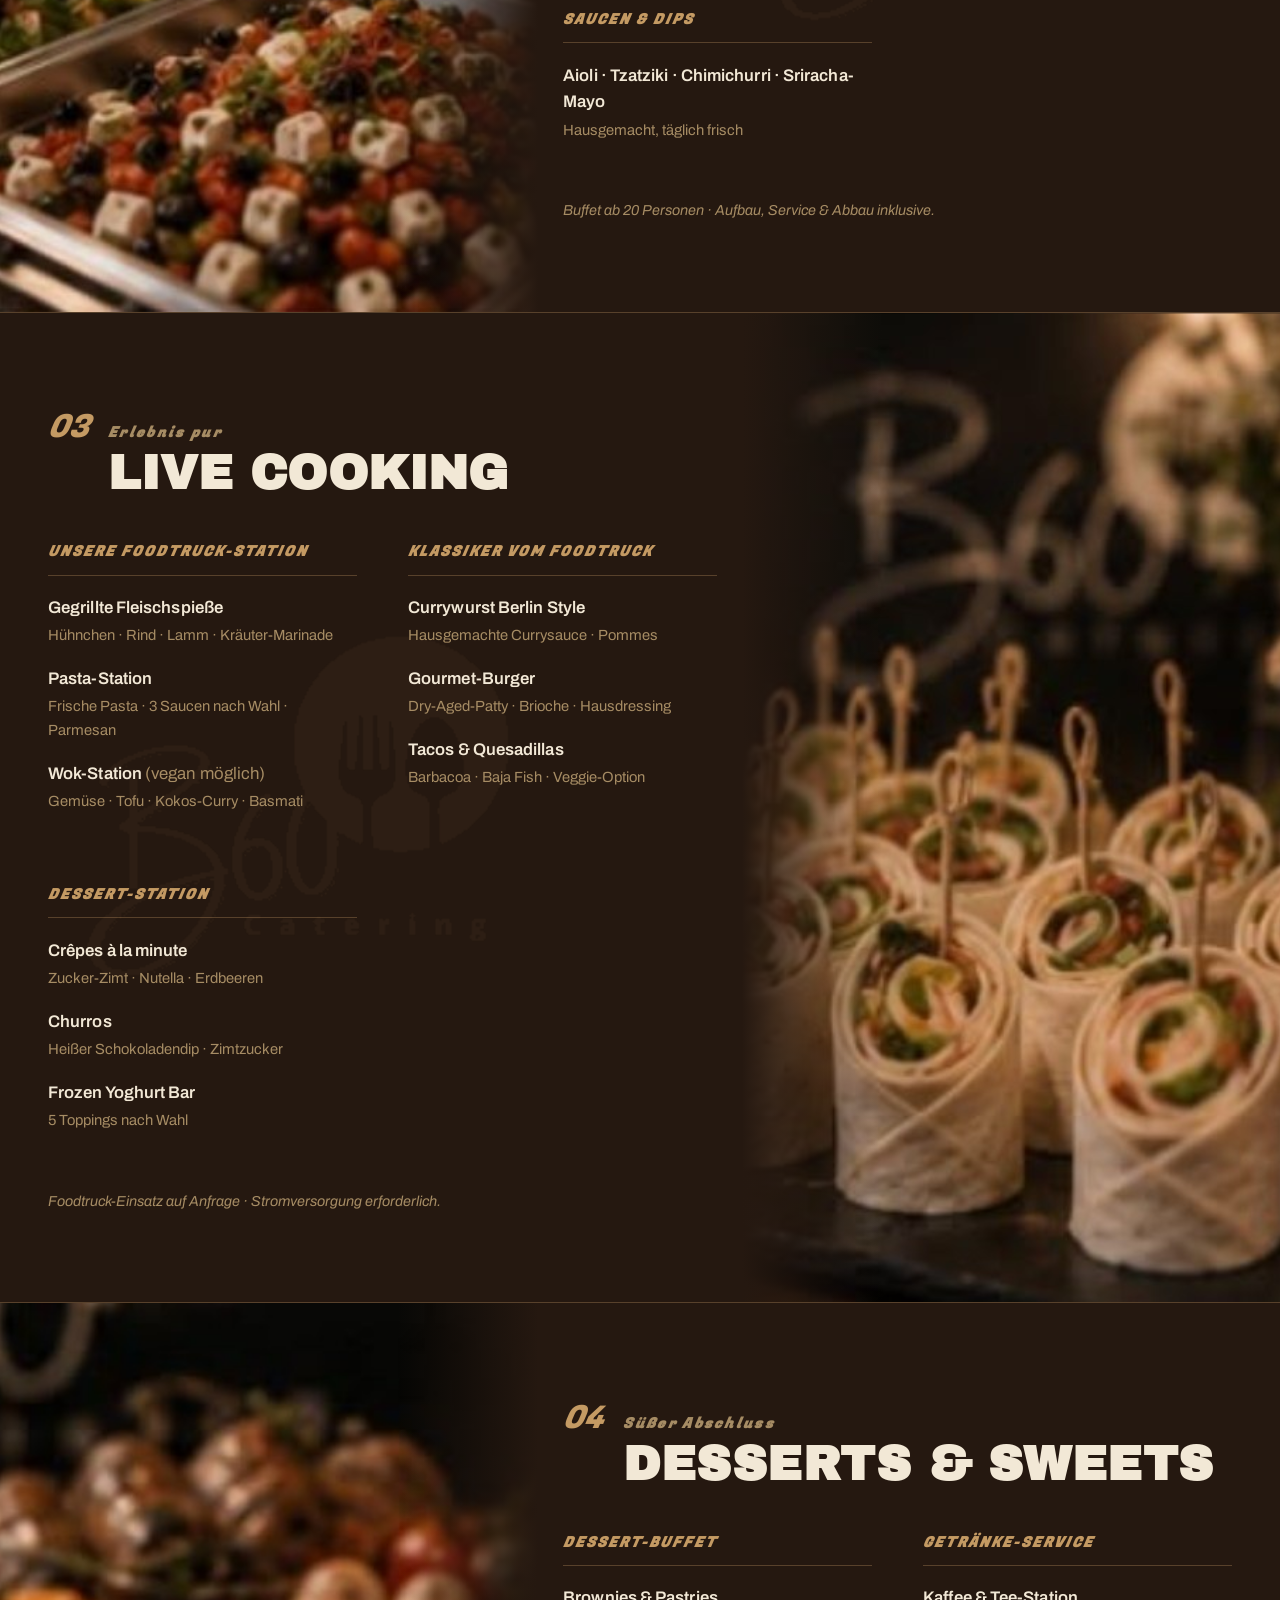
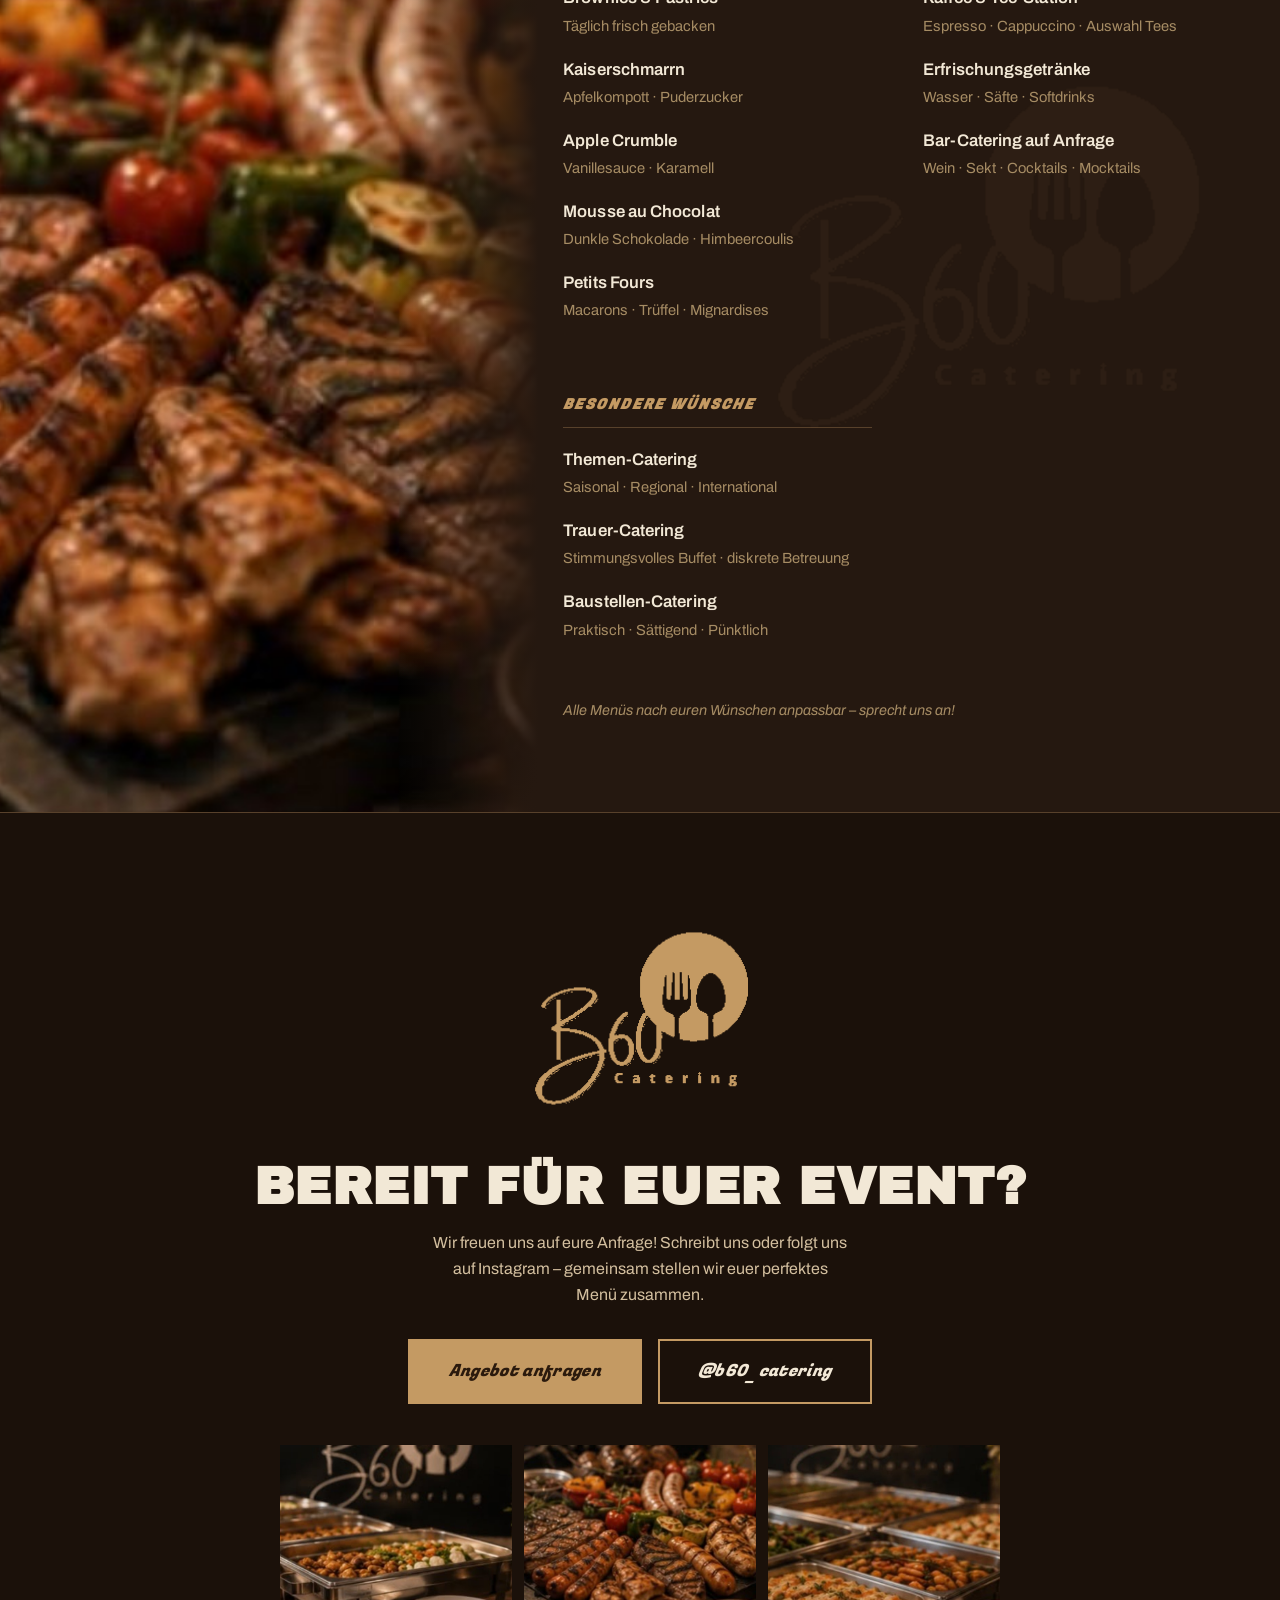
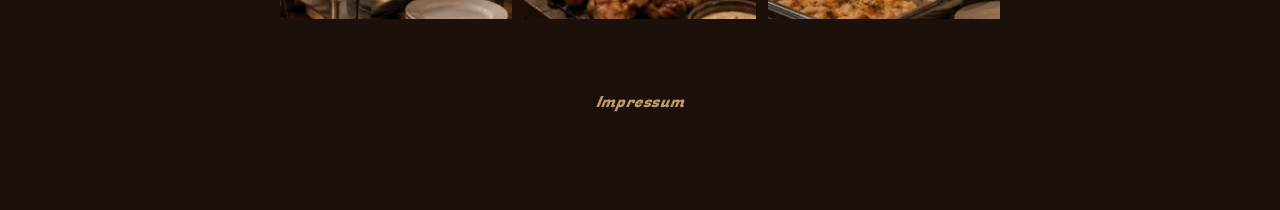
==== commit 7d45c182: "Hero repaired and menue hero removed" ====
--- a/menue.html
+++ b/menue.html
@@ -14,43 +14,15 @@
     /* ===== Beispielmenü – Seiten-spezifisches Styling ===== */
     .menu-page { background: var(--bg); }
 
-    /* --- Hero der Menüseite --- */
-    .menu-hero {
-      position: relative;
-      padding: clamp(6rem, 12vw, 9rem) 1.5rem clamp(3.5rem, 6vw, 5rem);
-      text-align: center;
-      overflow: hidden;
+    /* --- Topbar mit Rücklink (ersetzt die frühere Hero-Sektion) --- */
+    .menu-topbar {
+      padding: clamp(1.6rem, 4vw, 2.4rem) clamp(1.5rem, 5vw, 3rem);
       background: var(--bg-deep);
-    }
-    .menu-hero::before {
-      content: "";
-      position: absolute;
-      inset: 0;
-      background:
-        linear-gradient(180deg, rgba(27,17,10,0.72) 0%, rgba(27,17,10,0.55) 45%, rgba(27,17,10,0.94) 100%),
-        url("images/food-slider/cropped/food-slide-01.jpg") center/cover no-repeat;
-      opacity: 0.9;
-    }
-    .menu-hero > * { position: relative; z-index: 1; }
-    .menu-hero .script-accent { margin-bottom: 1.1rem; }
-    .menu-hero h1 {
-      font-family: var(--font-display);
-      text-transform: uppercase;
-      font-size: clamp(2.6rem, 7vw, 5rem);
-      line-height: 1.02;
-      color: var(--text);
-    }
-    .menu-hero p {
-      max-width: 44ch;
-      margin: 1.4rem auto 0;
-      color: var(--text-soft);
-      font-size: clamp(1rem, 1.6vw, 1.15rem);
     }
     .menu-back {
       display: inline-flex;
       align-items: center;
       gap: 0.5rem;
-      margin-top: 2rem;
       font-family: "Fugaz One", sans-serif;
       font-style: italic;
       letter-spacing: 0.04em;
@@ -247,9 +219,9 @@
 
     /* --- Print --- */
     @media print {
-      .header-tools, .main-nav, .menu-back, .menu-cta-actions { display: none !important; }
+      .header-tools, .main-nav, .menu-back, .menu-cta-actions, .menu-topbar { display: none !important; }
       body, .menu-page { background: #fff !important; }
-      .menu-hero, .menu-cta { background: #1b110a !important; }
+      .menu-cta { background: #1b110a !important; }
       .menu-section { page-break-inside: avoid; }
       * { -webkit-print-color-adjust: exact; print-color-adjust: exact; }
     }
@@ -257,13 +229,9 @@
 </head>
 <body class="menu-page">
 
-  <!-- ===== Hero ===== -->
-  <section class="menu-hero">
-    <p class="script-accent">Unser Beispielmenü</p>
-    <h1>Euer Event.<br>Unsere Leidenschaft.</h1>
-    <p>Ein Auszug aus unserem Repertoire – von Flying Fingerfood über herzhafte Buffets bis zum Live Cooking direkt vor euren Gästen. Alle Gerichte sind saisonal und nach euren Wünschen anpassbar.</p>
+  <div class="menu-topbar">
     <a class="menu-back" href="index.html">&#8592; Zurück zur Startseite</a>
-  </section>
+  </div>
 
   <!-- ===== 01 Fingerfood ===== -->
   <section class="menu-section menu-section--right">
--- a/styles.css
+++ b/styles.css
@@ -232,6 +232,7 @@
 .hero {
   position: relative;
   min-height: 100vh;
+  min-height: 100svh;
   display: flex;
   flex-direction: column;
   justify-content: center;
@@ -984,4 +985,25 @@
   .footer-bottom { flex-direction: column; gap: 0.5rem; }
   .food-carousel-track img { flex: 0 0 100%; width: 100%; }
   .food-carousel-prev, .food-carousel-next { width: 38px; height: 38px; font-size: 1.1rem; }
-}
+
+  /* Hero: auf eine Bildschirmhöhe (100svh) komprimiert */
+  .hero {
+    padding-top: clamp(7rem, 22vh, 9rem);
+    padding-bottom: 2rem;
+  }
+  .hero-rotator { height: clamp(2rem, 7vw, 3rem); margin-bottom: 0.2rem; }
+  .hero-word { font-size: clamp(1.6rem, 6.4vw, 2.6rem); }
+  .hero-claim { font-size: clamp(2.4rem, 10.5vw, 3.4rem); }
+  .hero-sub { margin-top: 1.1rem; font-size: 0.98rem; }
+  .hero-actions { margin-top: 1.6rem; gap: 0.8rem; }
+  .hero-actions .btn { padding: 0.85rem 1.8rem; font-size: 0.95rem; }
+  .scroll-hint { bottom: 1rem; width: 24px; height: 38px; }
+}
+
+@media (max-width: 560px) and (max-height: 720px) {
+  .hero { padding-top: clamp(6rem, 18vh, 7.5rem); padding-bottom: 1.2rem; }
+  .hero-claim { font-size: clamp(2.1rem, 9.5vw, 3rem); }
+  .hero-sub { margin-top: 0.8rem; }
+  .hero-actions { margin-top: 1.2rem; }
+  .scroll-hint { display: none; }
+}
